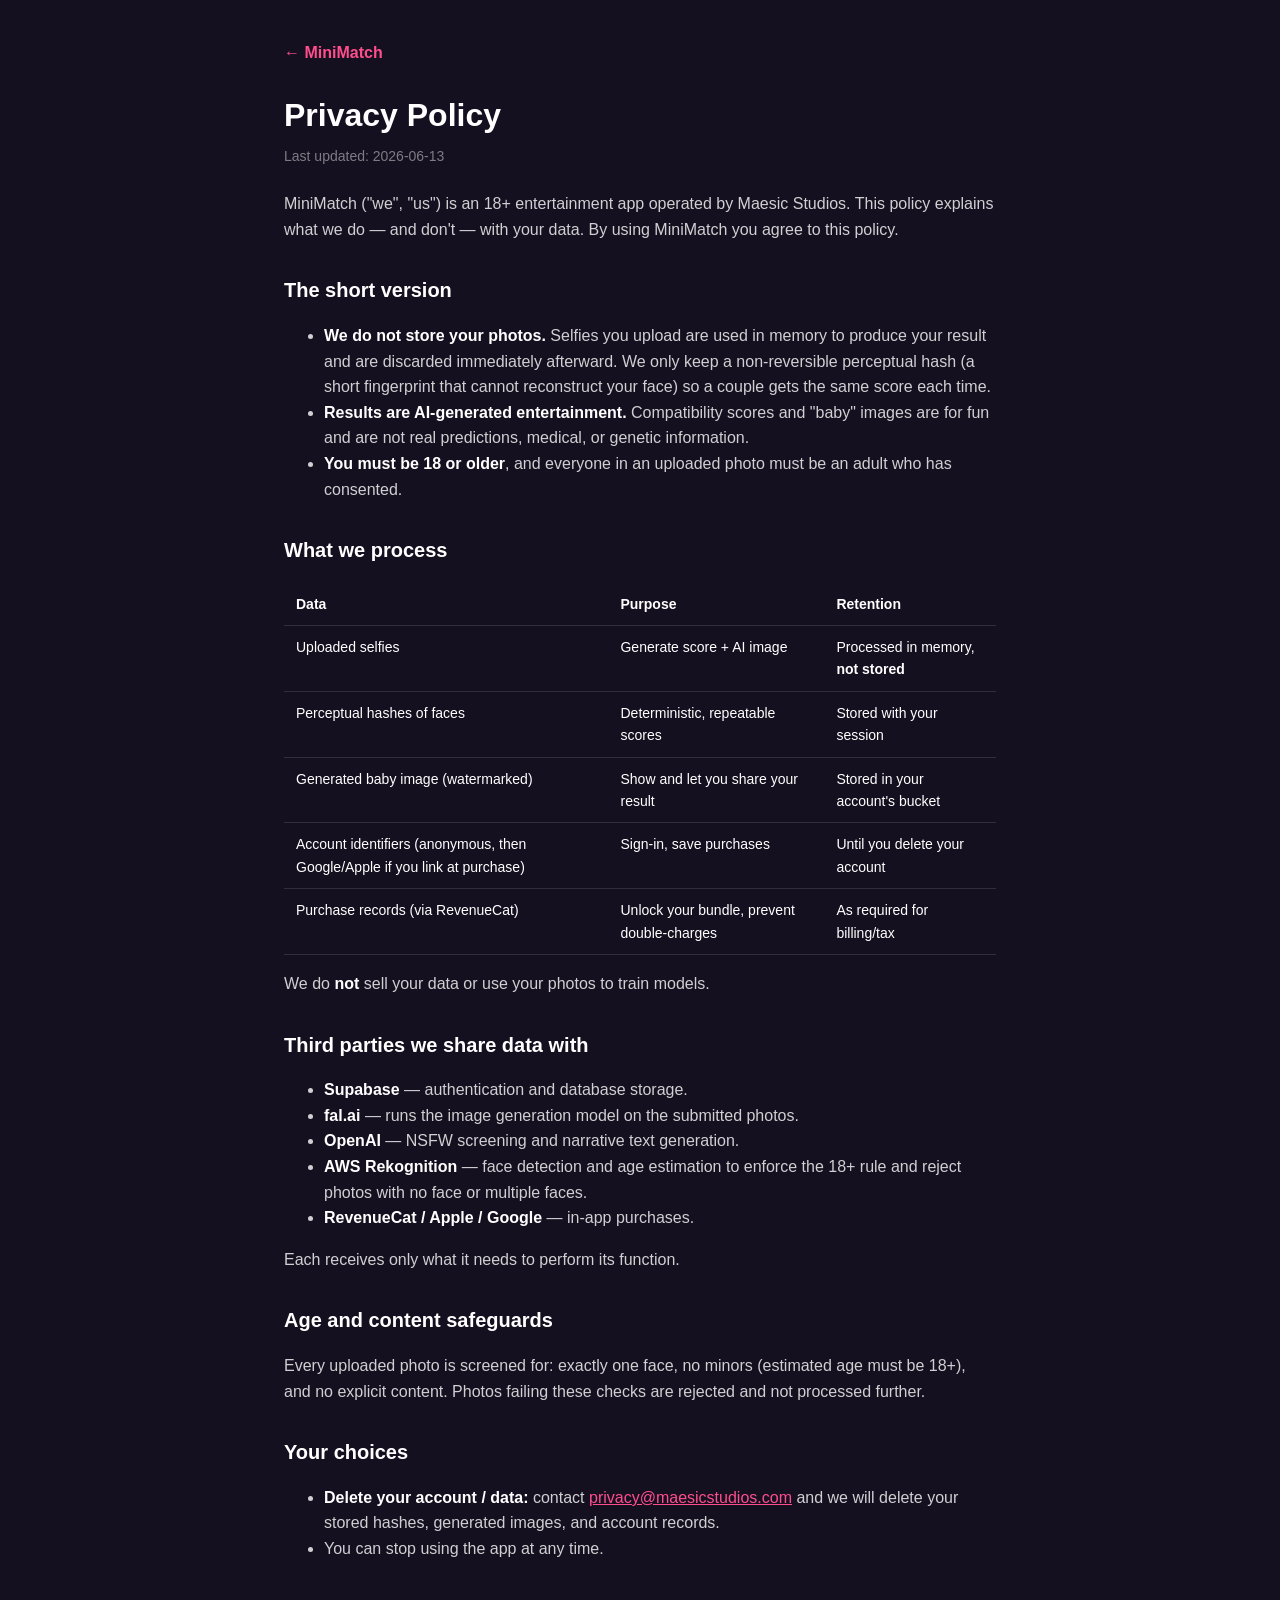
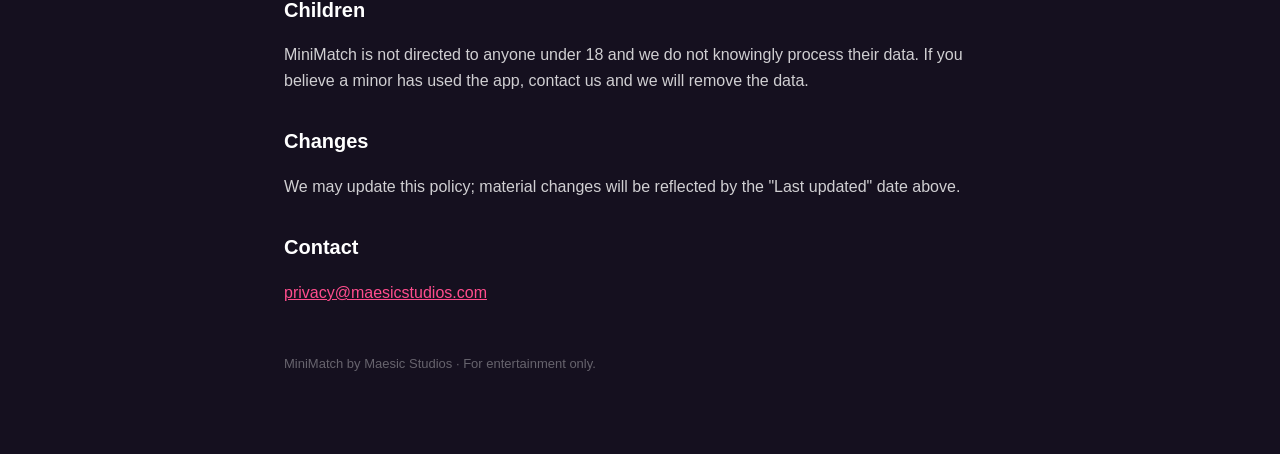
==== privacy.html @ f79a893f "MiniMatch legal site: privacy + terms (GitHub Pages) Co-Authored-By: Claude Opus 4.8 <noreply@anthro" ====
<!DOCTYPE html>
<html lang="en">
<head>
  <meta charset="UTF-8" />
  <meta name="viewport" content="width=device-width, initial-scale=1.0" />
  <title>MiniMatch — Privacy Policy</title>
  <link rel="stylesheet" href="./style.css" />
</head>
<body>
  <div class="wrap">
    <a class="back" href="./index.html">&larr; MiniMatch</a>
    <h1>Privacy Policy</h1>
    <p class="updated">Last updated: 2026-06-13</p>

    <p>MiniMatch ("we", "us") is an 18+ entertainment app operated by Maesic
      Studios. This policy explains what we do — and don't — with your data. By
      using MiniMatch you agree to this policy.</p>

    <h2>The short version</h2>
    <ul>
      <li><strong>We do not store your photos.</strong> Selfies you upload are
        used in memory to produce your result and are discarded immediately
        afterward. We only keep a non-reversible perceptual hash (a short
        fingerprint that cannot reconstruct your face) so a couple gets the same
        score each time.</li>
      <li><strong>Results are AI-generated entertainment.</strong> Compatibility
        scores and "baby" images are for fun and are not real predictions,
        medical, or genetic information.</li>
      <li><strong>You must be 18 or older</strong>, and everyone in an uploaded
        photo must be an adult who has consented.</li>
    </ul>

    <h2>What we process</h2>
    <table>
      <thead>
        <tr><th>Data</th><th>Purpose</th><th>Retention</th></tr>
      </thead>
      <tbody>
        <tr><td>Uploaded selfies</td><td>Generate score + AI image</td><td>Processed in memory, <strong>not stored</strong></td></tr>
        <tr><td>Perceptual hashes of faces</td><td>Deterministic, repeatable scores</td><td>Stored with your session</td></tr>
        <tr><td>Generated baby image (watermarked)</td><td>Show and let you share your result</td><td>Stored in your account's bucket</td></tr>
        <tr><td>Account identifiers (anonymous, then Google/Apple if you link at purchase)</td><td>Sign-in, save purchases</td><td>Until you delete your account</td></tr>
        <tr><td>Purchase records (via RevenueCat)</td><td>Unlock your bundle, prevent double-charges</td><td>As required for billing/tax</td></tr>
      </tbody>
    </table>
    <p>We do <strong>not</strong> sell your data or use your photos to train models.</p>

    <h2>Third parties we share data with</h2>
    <ul>
      <li><strong>Supabase</strong> — authentication and database storage.</li>
      <li><strong>fal.ai</strong> — runs the image generation model on the submitted photos.</li>
      <li><strong>OpenAI</strong> — NSFW screening and narrative text generation.</li>
      <li><strong>AWS Rekognition</strong> — face detection and age estimation to enforce the 18+ rule and reject photos with no face or multiple faces.</li>
      <li><strong>RevenueCat / Apple / Google</strong> — in-app purchases.</li>
    </ul>
    <p>Each receives only what it needs to perform its function.</p>

    <h2>Age and content safeguards</h2>
    <p>Every uploaded photo is screened for: exactly one face, no minors
      (estimated age must be 18+), and no explicit content. Photos failing these
      checks are rejected and not processed further.</p>

    <h2>Your choices</h2>
    <ul>
      <li><strong>Delete your account / data:</strong> contact
        <a href="mailto:privacy@maesicstudios.com">privacy@maesicstudios.com</a>
        and we will delete your stored hashes, generated images, and account records.</li>
      <li>You can stop using the app at any time.</li>
    </ul>

    <h2>Children</h2>
    <p>MiniMatch is not directed to anyone under 18 and we do not knowingly
      process their data. If you believe a minor has used the app, contact us and
      we will remove the data.</p>

    <h2>Changes</h2>
    <p>We may update this policy; material changes will be reflected by the "Last
      updated" date above.</p>

    <h2>Contact</h2>
    <p><a href="mailto:privacy@maesicstudios.com">privacy@maesicstudios.com</a></p>

    <footer>MiniMatch by Maesic Studios · For entertainment only.</footer>
  </div>
</body>
</html>
---- style.css ----
:root { --pink:#FF4D8D; --purple:#7C4DFF; --bg:#15101F; }
* { box-sizing: border-box; }
body {
  margin: 0; background: var(--bg); color: #fff; line-height: 1.6;
  font-family: -apple-system, BlinkMacSystemFont, "Segoe UI", Roboto, sans-serif;
}
.wrap { max-width: 760px; margin: 0 auto; padding: 40px 24px 80px; }
.back { display: inline-block; margin-bottom: 24px; color: var(--pink); text-decoration: none; font-weight: 600; }
h1 { font-size: 32px; font-weight: 900; margin: 0 0 4px; }
h2 { font-size: 20px; margin-top: 32px; color: #fff; }
.updated { color: rgba(255,255,255,.45); font-size: 14px; margin: 0 0 24px; }
p, li { color: rgba(255,255,255,.8); }
a { color: var(--pink); }
strong { color: #fff; }
table { width: 100%; border-collapse: collapse; margin: 16px 0; font-size: 14px; }
th, td { text-align: left; padding: 10px 12px; border-bottom: 1px solid rgba(255,255,255,.12); vertical-align: top; }
th { color: #fff; }
code { background: rgba(255,255,255,.08); padding: 2px 6px; border-radius: 6px; font-size: 13px; }
footer { margin-top: 48px; color: rgba(255,255,255,.35); font-size: 13px; }
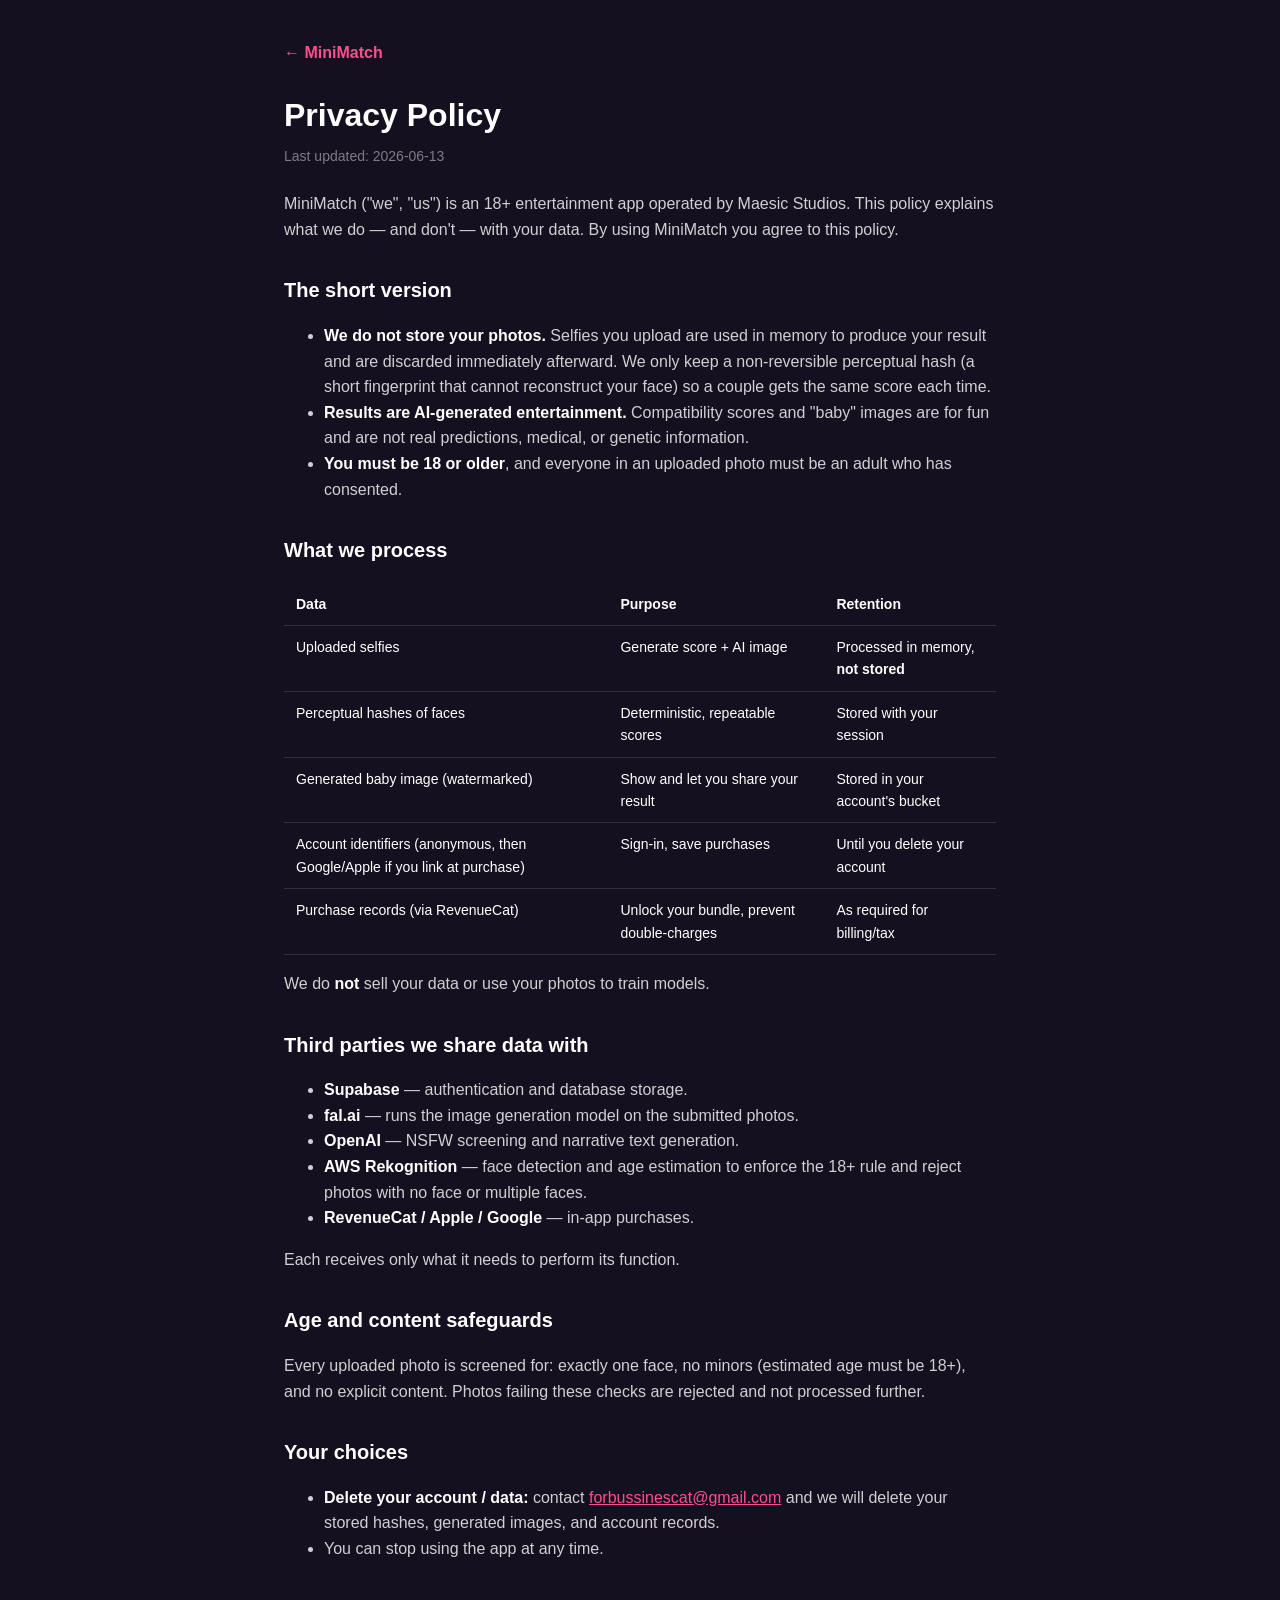
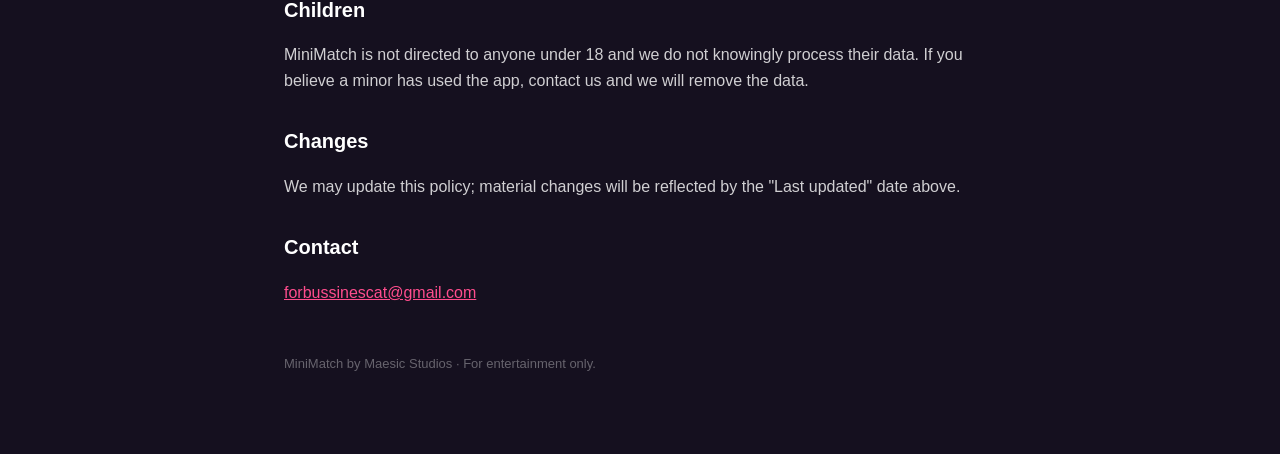
==== commit a8c51694: "Update privacy.html" ====
--- a/privacy.html
+++ b/privacy.html
@@ -63,7 +63,7 @@
     <h2>Your choices</h2>
     <ul>
       <li><strong>Delete your account / data:</strong> contact
-        <a href="mailto:privacy@maesicstudios.com">privacy@maesicstudios.com</a>
+        <a href="mailto:forbussinescat@gmail.com">forbussinescat@gmail.com</a>
         and we will delete your stored hashes, generated images, and account records.</li>
       <li>You can stop using the app at any time.</li>
     </ul>
@@ -78,7 +78,7 @@
       updated" date above.</p>
 
     <h2>Contact</h2>
-    <p><a href="mailto:privacy@maesicstudios.com">privacy@maesicstudios.com</a></p>
+    <p><a href="mailto:forbussinescat@gmail.com">forbussinescat@gmail.com</a></p>
 
     <footer>MiniMatch by Maesic Studios · For entertainment only.</footer>
   </div>
